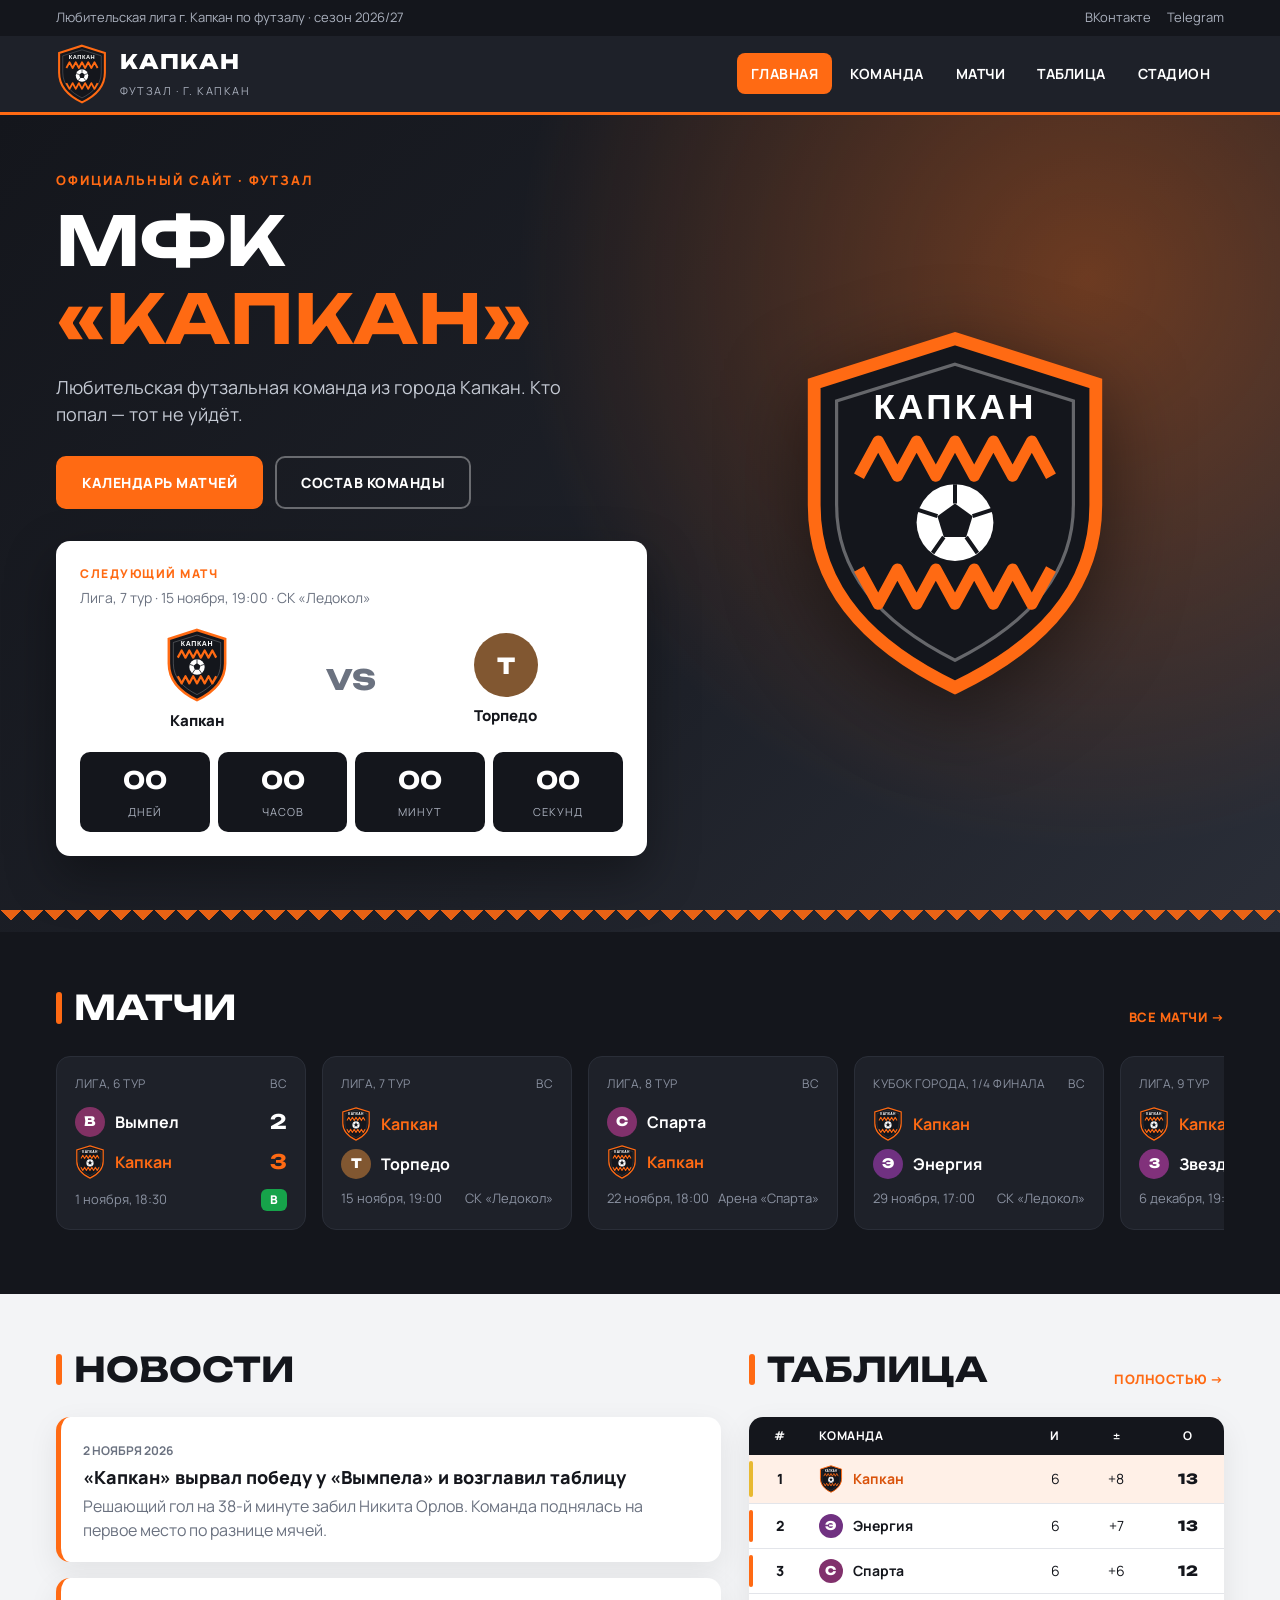
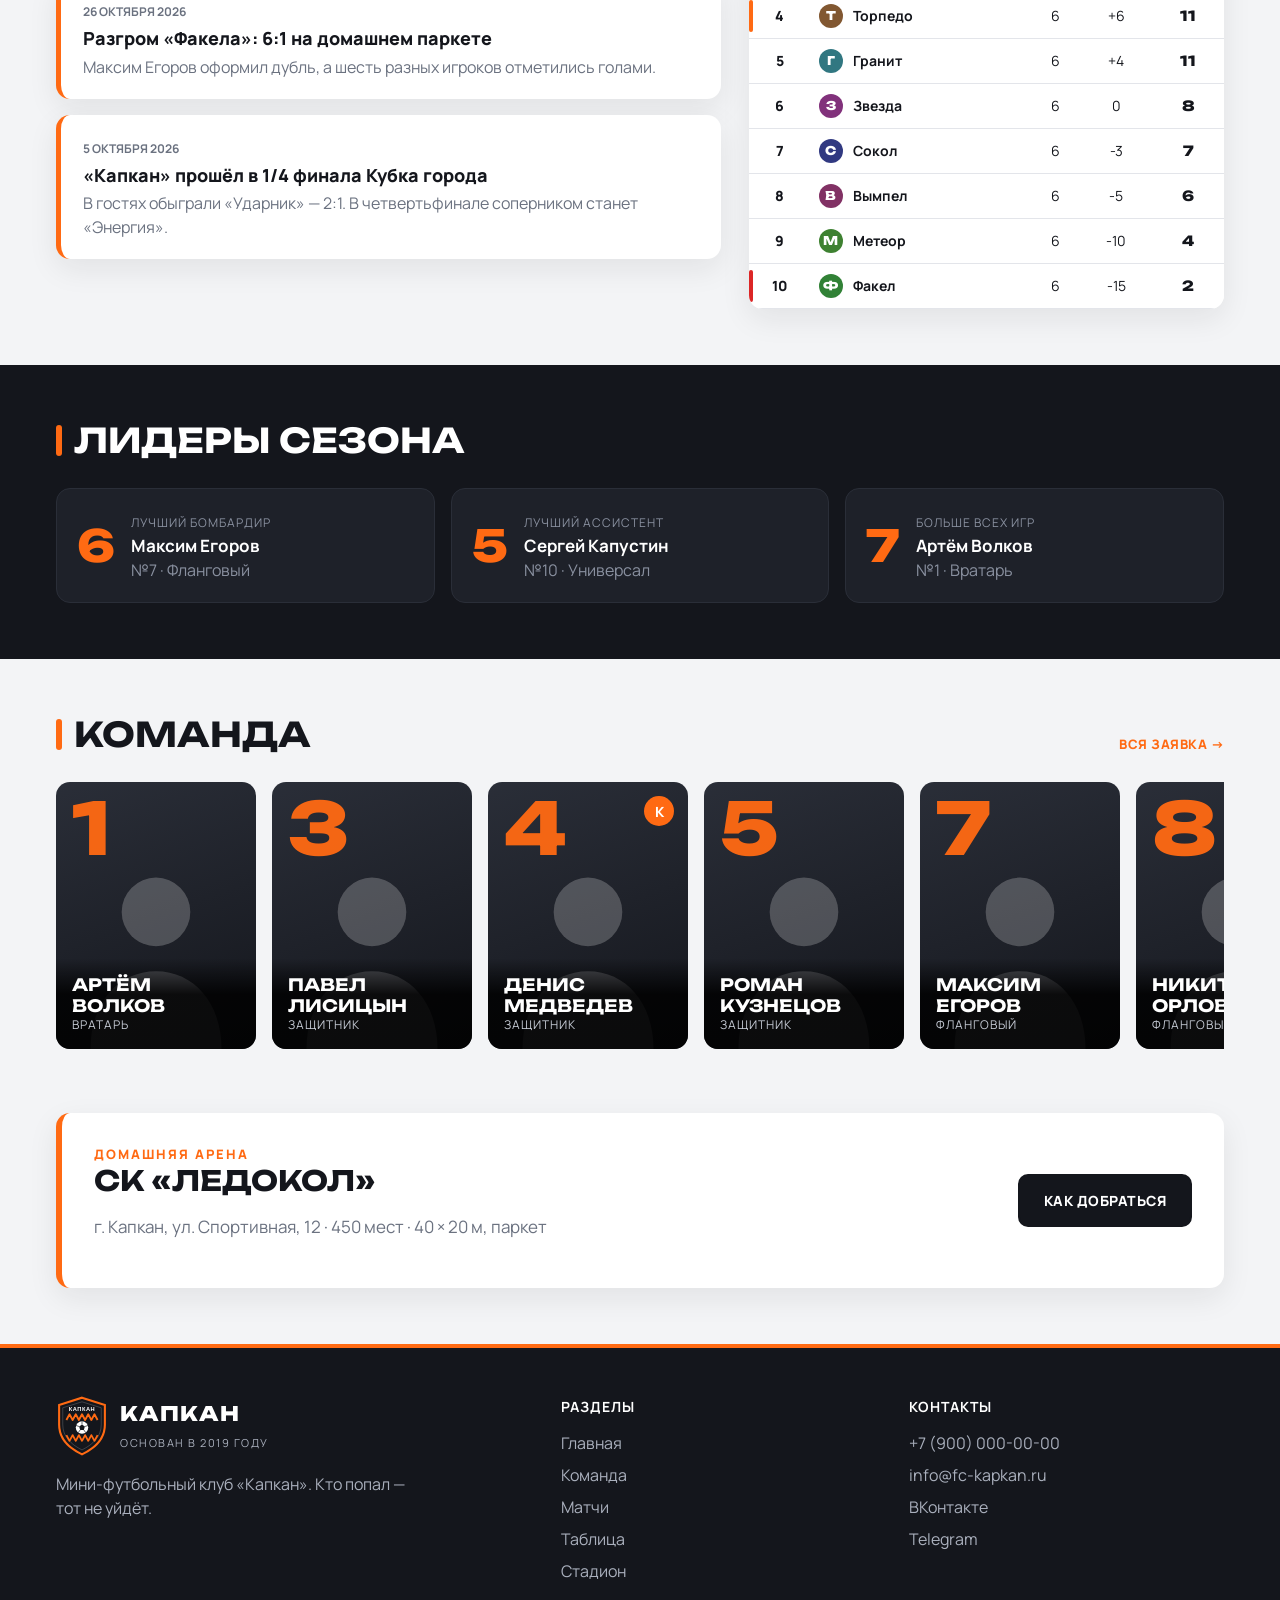
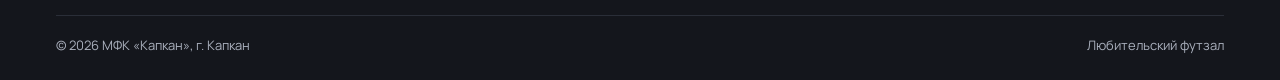
==== index.html @ 96d7c493 "Сайт МФК «Капкан»: главная, заявка, матчи, таблица, стадион Co-Authored-By: Claude Opus 5.5 <noreply" ====
<!doctype html>
<html lang="ru">
<head>
  <meta charset="utf-8">
  <meta name="viewport" content="width=device-width, initial-scale=1">
  <title>МФК «Капкан» — официальный сайт футзальной команды</title>
  <meta name="description" content="Официальный сайт любительской футзальной команды «Капкан» из города Капкан: заявка, матчи, таблица, стадион.">
  <link rel="icon" href="assets/img/emblem.svg" type="image/svg+xml">
  <link rel="preconnect" href="https://fonts.googleapis.com">
  <link rel="preconnect" href="https://fonts.gstatic.com" crossorigin>
  <link href="https://fonts.googleapis.com/css2?family=Manrope:wght@400;600;700;800&family=Unbounded:wght@600;800&display=swap" rel="stylesheet">
  <link rel="stylesheet" href="assets/css/style.css">
</head>
<body data-page="home">
<div id="site-header"></div>
<main>
  <section class="hero">
    <div class="container">
      <div>
        <div class="hero__kicker">Официальный сайт · футзал</div>
        <h1>МФК <span>«Капкан»</span></h1>
        <p>Любительская футзальная команда из города Капкан. Кто попал — тот не уйдёт.</p>
        <div class="btn-row">
          <a class="btn" href="matches.html">Календарь матчей</a>
          <a class="btn btn--ghost" href="team.html">Состав команды</a>
        </div>
        <div style="margin-top:32px" id="next-match"></div>
      </div>
      <img class="hero__emblem" src="assets/img/emblem.svg" alt="Эмблема МФК «Капкан»">
    </div>
  </section>

  <section class="section section--dark">
    <div class="container">
      <div class="section__head"><h2 class="section__title">Матчи</h2><a class="more" href="matches.html">Все матчи →</a></div>
      <div class="match-strip" id="match-strip"></div>
    </div>
  </section>

  <section class="section">
    <div class="container home-grid">
      <div>
        <div class="section__head"><h2 class="section__title">Новости</h2></div>
        <div class="news" id="news"></div>
      </div>
      <div>
        <div class="section__head"><h2 class="section__title">Таблица</h2><a class="more" href="table.html">Полностью →</a></div>
        <div id="mini-table"></div>
      </div>
    </div>
  </section>

  <section class="section section--dark">
    <div class="container">
      <div class="section__head"><h2 class="section__title">Лидеры сезона</h2></div>
      <div class="leaders" id="leaders"></div>
    </div>
  </section>

  <section class="section">
    <div class="container">
      <div class="section__head"><h2 class="section__title">Команда</h2><a class="more" href="team.html">Вся заявка →</a></div>
      <div class="squad-slider" id="squad-slider"></div>
    </div>
  </section>

  <section class="section" style="padding-top:0">
    <div class="container">
      <div class="card" style="padding:32px;display:flex;justify-content:space-between;align-items:center;gap:24px;flex-wrap:wrap;border-left:6px solid var(--c-primary)">
        <div><div class="hero__kicker">Домашняя арена</div><div id="stadium-teaser"></div></div>
        <a class="btn btn--dark" href="stadium.html">Как добраться</a>
      </div>
    </div>
  </section>
</main>
<div id="site-footer"></div>
<script src="assets/js/data.js"></script>
<script src="assets/js/app.js"></script>
</body>
</html>
---- assets/css/style.css ----
/* =================================================================
   ЦВЕТА КЛУБА — меняйте здесь, чтобы подогнать под эмблему.
   ================================================================= */
:root {
  --c-primary: #ff6a13;        /* основной цвет эмблемы (акцент) */
  --c-primary-dark: #d9520a;
  --c-dark: #14161c;           /* тёмный цвет эмблемы */
  --c-dark-2: #1e2129;
  --c-dark-3: #2a2e38;
  --c-light: #ffffff;
  --c-bg: #f3f4f6;
  --c-text: #14161c;
  --c-muted: #6b7280;
  --c-line: #e3e5ea;
  --c-win: #16a34a;
  --c-draw: #9ca3af;
  --c-loss: #dc2626;
  --c-gold: #e8b931;

  --radius: 14px;
  --shadow: 0 10px 30px rgba(20, 22, 28, .08);
  --container: 1200px;
  --font: "Manrope", system-ui, -apple-system, "Segoe UI", Roboto, Arial, sans-serif;
  --font-display: "Unbounded", "Manrope", system-ui, sans-serif;
}

*, *::before, *::after { box-sizing: border-box; }
html { scroll-behavior: smooth; }
body {
  margin: 0;
  font-family: var(--font);
  color: var(--c-text);
  background: var(--c-bg);
  line-height: 1.5;
  -webkit-font-smoothing: antialiased;
}
img { max-width: 100%; display: block; }
a { color: inherit; text-decoration: none; }
h1, h2, h3 { font-family: var(--font-display); line-height: 1.15; margin: 0; }
.container { max-width: var(--container); margin: 0 auto; padding: 0 16px; }

/* ---------- Шапка ---------- */
.topbar { background: var(--c-dark); color: #aab0bd; font-size: 13px; }
.topbar .container { display: flex; justify-content: space-between; gap: 16px; padding-top: 8px; padding-bottom: 8px; }
.topbar a:hover { color: var(--c-primary); }
.topbar__links { display: flex; gap: 16px; }

.header {
  position: sticky; top: 0; z-index: 50;
  background: var(--c-dark-2);
  border-bottom: 3px solid var(--c-primary);
}
.header .container { display: flex; align-items: center; gap: 24px; height: 76px; }
.logo { display: flex; align-items: center; gap: 12px; color: var(--c-light); flex-shrink: 0; }
.logo img { width: 52px; height: 60px; object-fit: contain; }
.logo__name { font-family: var(--font-display); font-weight: 800; font-size: 20px; letter-spacing: 1px; text-transform: uppercase; }
.logo__sub { font-size: 11px; color: #aab0bd; text-transform: uppercase; letter-spacing: 1.5px; }

.nav { display: flex; gap: 4px; margin-left: auto; }
.nav a {
  color: var(--c-light); font-weight: 700; font-size: 14px; text-transform: uppercase; letter-spacing: .5px;
  padding: 10px 14px; border-radius: 8px; transition: background .2s, color .2s;
}
.nav a:hover { background: var(--c-dark-3); }
.nav a.active { background: var(--c-primary); color: var(--c-light); }
.burger { display: none; margin-left: auto; background: none; border: 0; color: var(--c-light); cursor: pointer; padding: 8px; }
.burger span { display: block; width: 26px; height: 3px; background: currentColor; margin: 5px 0; border-radius: 2px; }

/* ---------- Hero / главный экран ---------- */
.hero {
  position: relative; overflow: hidden; color: var(--c-light);
  background:
    radial-gradient(circle at 85% 20%, rgba(255,106,19,.35), transparent 45%),
    linear-gradient(135deg, var(--c-dark) 0%, var(--c-dark-2) 60%, var(--c-dark-3) 100%);
}
.hero::after { /* «зубья капкана» */
  content: ""; position: absolute; left: 0; right: 0; bottom: 0; height: 22px;
  background: linear-gradient(135deg, var(--c-primary) 25%, transparent 25%) -11px 0 / 22px 22px,
              linear-gradient(225deg, var(--c-primary) 25%, transparent 25%) -11px 0 / 22px 22px;
  opacity: .9;
}
.hero .container { display: grid; grid-template-columns: 1.1fr 1fr; gap: 40px; align-items: center; padding-top: 56px; padding-bottom: 76px; }
.hero__kicker { color: var(--c-primary); font-weight: 800; text-transform: uppercase; letter-spacing: 2px; font-size: 13px; }
.hero h1 { font-size: clamp(36px, 6vw, 68px); text-transform: uppercase; margin: 12px 0 16px; }
.hero h1 span { color: var(--c-primary); }
.hero p { color: #c5cad4; font-size: 18px; max-width: 520px; margin: 0 0 28px; }
.hero__emblem { width: min(320px, 70%); margin: 0 auto; filter: drop-shadow(0 20px 40px rgba(0,0,0,.5)); }

.btn {
  display: inline-flex; align-items: center; gap: 8px; cursor: pointer;
  padding: 14px 24px; border-radius: 10px; border: 2px solid var(--c-primary);
  background: var(--c-primary); color: var(--c-light); font-weight: 800; font-size: 14px;
  text-transform: uppercase; letter-spacing: .5px; transition: transform .15s, background .2s;
}
.btn:hover { background: var(--c-primary-dark); border-color: var(--c-primary-dark); transform: translateY(-2px); }
.btn--ghost { background: transparent; color: var(--c-light); border-color: rgba(255,255,255,.35); }
.btn--ghost:hover { background: rgba(255,255,255,.08); border-color: var(--c-light); }
.btn--dark { background: var(--c-dark); border-color: var(--c-dark); }
.btn-row { display: flex; gap: 12px; flex-wrap: wrap; }

/* ---------- Заголовок страницы ---------- */
.page-head { background: var(--c-dark); color: var(--c-light); position: relative; overflow: hidden; }
.page-head::before {
  content: ""; position: absolute; right: -60px; top: -60px; width: 320px; height: 320px;
  background: url("../img/emblem.svg") center / contain no-repeat; opacity: .07;
}
.page-head .container { padding-top: 48px; padding-bottom: 48px; position: relative; }
.page-head h1 { font-size: clamp(30px, 5vw, 52px); text-transform: uppercase; }
.page-head p { color: #aab0bd; margin: 10px 0 0; }
.crumbs { font-size: 13px; color: #8a91a0; margin-bottom: 12px; }
.crumbs a:hover { color: var(--c-primary); }

/* ---------- Секции ---------- */
.section { padding: 56px 0; }
.section--dark { background: var(--c-dark); color: var(--c-light); }
.section__head { display: flex; justify-content: space-between; align-items: end; gap: 16px; margin-bottom: 28px; flex-wrap: wrap; }
.section__title { font-size: clamp(24px, 3.5vw, 34px); text-transform: uppercase; position: relative; padding-left: 18px; }
.section__title::before { content: ""; position: absolute; left: 0; top: 4px; bottom: 4px; width: 6px; background: var(--c-primary); border-radius: 3px; }
.more { color: var(--c-primary); font-weight: 800; text-transform: uppercase; font-size: 13px; letter-spacing: .5px; }
.more:hover { text-decoration: underline; }

.card { background: var(--c-light); border-radius: var(--radius); box-shadow: var(--shadow); }

/* ---------- Следующий матч ---------- */
.next-match {
  background: var(--c-light); color: var(--c-text); border-radius: var(--radius); box-shadow: 0 20px 50px rgba(0,0,0,.35);
  padding: 24px; position: relative; overflow: hidden;
}
.next-match__label { font-size: 12px; font-weight: 800; color: var(--c-primary); text-transform: uppercase; letter-spacing: 1.5px; }
.next-match__meta { color: var(--c-muted); font-size: 14px; margin-top: 4px; }
.versus { display: grid; grid-template-columns: 1fr auto 1fr; gap: 12px; align-items: center; margin: 20px 0; text-align: center; }
.team-badge { display: flex; flex-direction: column; align-items: center; gap: 8px; font-weight: 800; font-size: 15px; }
.team-badge img, .team-badge .crest { width: 64px; height: 64px; }
.versus__mid { font-family: var(--font-display); font-weight: 800; font-size: 28px; color: var(--c-muted); }
.crest {
  display: grid; place-items: center; border-radius: 50%; color: var(--c-light);
  font-family: var(--font-display); font-weight: 800; font-size: 22px; flex-shrink: 0;
}
.countdown { display: grid; grid-template-columns: repeat(4, 1fr); gap: 8px; }
.countdown div { background: var(--c-dark); color: var(--c-light); border-radius: 10px; padding: 10px 4px; text-align: center; }
.countdown b { display: block; font-family: var(--font-display); font-size: 24px; }
.countdown small { font-size: 11px; color: #aab0bd; text-transform: uppercase; letter-spacing: 1px; }

/* ---------- Лента матчей ---------- */
.match-strip { display: grid; grid-auto-flow: column; grid-auto-columns: minmax(250px, 1fr); gap: 16px; overflow-x: auto; padding-bottom: 8px; scroll-snap-type: x mandatory; }
.match-strip::-webkit-scrollbar { height: 6px; }
.match-strip::-webkit-scrollbar-thumb { background: var(--c-dark-3); border-radius: 3px; }
.mcard { background: var(--c-dark-2); color: var(--c-light); border-radius: var(--radius); padding: 18px; scroll-snap-align: start; border: 1px solid var(--c-dark-3); }
.section:not(.section--dark) .mcard { background: var(--c-light); color: var(--c-text); border-color: var(--c-line); box-shadow: var(--shadow); }
.mcard__top { display: flex; justify-content: space-between; font-size: 12px; color: #8a91a0; text-transform: uppercase; letter-spacing: .5px; }
.mcard__teams { margin: 14px 0 10px; display: grid; gap: 8px; }
.mcard__row { display: flex; align-items: center; gap: 10px; font-weight: 700; }
.mcard__row .crest { width: 30px; height: 30px; font-size: 13px; }
.mcard__row b { margin-left: auto; font-family: var(--font-display); font-size: 20px; }
.mcard__row.self { color: var(--c-primary); }
.mcard__bottom { font-size: 13px; color: #8a91a0; display: flex; justify-content: space-between; align-items: center; }

.result { display: inline-block; min-width: 26px; text-align: center; padding: 2px 8px; border-radius: 6px; font-weight: 800; font-size: 12px; color: #fff; }
.result--W { background: var(--c-win); }
.result--D { background: var(--c-draw); }
.result--L { background: var(--c-loss); }
.result--N { background: var(--c-primary); }

/* ---------- Матчи (страница) ---------- */
.tabs { display: flex; gap: 8px; flex-wrap: wrap; margin-bottom: 24px; }
.tab {
  border: 2px solid var(--c-line); background: var(--c-light); color: var(--c-text);
  padding: 10px 18px; border-radius: 999px; font-weight: 800; font-size: 13px; text-transform: uppercase; cursor: pointer; font-family: inherit;
}
.tab:hover { border-color: var(--c-primary); }
.tab.active { background: var(--c-dark); border-color: var(--c-dark); color: var(--c-light); }

.month-title { font-family: var(--font-display); text-transform: uppercase; font-size: 18px; margin: 28px 0 12px; color: var(--c-muted); }
.match-row {
  display: grid; grid-template-columns: 130px 1fr 150px 1fr 170px; align-items: center; gap: 16px;
  background: var(--c-light); border-radius: var(--radius); padding: 16px 20px; margin-bottom: 10px; box-shadow: var(--shadow);
  border-left: 5px solid transparent;
}
.match-row.is-next { border-left-color: var(--c-primary); }
.match-row__date b { display: block; font-size: 16px; }
.match-row__date span { color: var(--c-muted); font-size: 13px; }
.match-row__team { display: flex; align-items: center; gap: 12px; font-weight: 800; }
.match-row__team.right { justify-content: flex-end; text-align: right; }
.match-row__team .crest { width: 40px; height: 40px; font-size: 16px; }
.match-row__team img { width: 36px; height: 42px; }
.match-row__team.self { color: var(--c-primary); }
.match-row__score { text-align: center; }
.match-row__score b { font-family: var(--font-display); font-size: 28px; display: block; }
.match-row__score .time { font-family: var(--font-display); font-size: 22px; }
.match-row__info { text-align: right; font-size: 13px; color: var(--c-muted); }
.match-row__info .tag { display: inline-block; background: var(--c-bg); color: var(--c-text); padding: 2px 8px; border-radius: 6px; font-weight: 700; font-size: 12px; margin-bottom: 4px; }
.match-row__scorers { grid-column: 1 / -1; font-size: 13px; color: var(--c-muted); border-top: 1px dashed var(--c-line); padding-top: 10px; margin-top: -4px; }
.match-row__scorers b { color: var(--c-text); }

/* ---------- Таблица ---------- */
.table-wrap { overflow-x: auto; }
.standings { width: 100%; border-collapse: collapse; background: var(--c-light); font-size: 15px; }
.standings th {
  background: var(--c-dark); color: var(--c-light); font-size: 12px; text-transform: uppercase; letter-spacing: .5px;
  padding: 14px 10px; text-align: center; white-space: nowrap;
}
.standings th:nth-child(2) { text-align: left; }
.standings td { padding: 12px 10px; text-align: center; border-bottom: 1px solid var(--c-line); white-space: nowrap; }
.standings td.team { text-align: left; font-weight: 700; }
.standings td.team div { display: flex; align-items: center; gap: 10px; }
.standings td.team .crest { width: 28px; height: 28px; font-size: 12px; }
.standings td.team img { width: 26px; height: 30px; }
.standings td.pts { font-family: var(--font-display); font-weight: 800; }
.standings td.pos { font-weight: 800; position: relative; }
.standings td.pos::before { content: ""; position: absolute; left: 0; top: 6px; bottom: 6px; width: 4px; border-radius: 2px; background: var(--zone, transparent); }
.standings tr.self td { background: rgba(255,106,19,.10); }
.standings tr.self td.team { color: var(--c-primary-dark); }
.standings tbody tr:hover td { background: #fafafb; }
.standings tbody tr.self:hover td { background: rgba(255,106,19,.16); }
.form { display: inline-flex; gap: 3px; }
.form span { width: 20px; height: 20px; border-radius: 50%; display: grid; place-items: center; color: #fff; font-size: 10px; font-weight: 800; }
.legend { display: flex; gap: 20px; flex-wrap: wrap; margin-top: 16px; font-size: 13px; color: var(--c-muted); }
.legend i { display: inline-block; width: 12px; height: 12px; border-radius: 3px; margin-right: 6px; vertical-align: -1px; }
.standings--mini { font-size: 14px; }
.standings--mini td, .standings--mini th { padding: 10px 8px; }

/* ---------- Заявка ---------- */
.squad-group { margin-bottom: 40px; }
.squad-group h2 { font-size: 22px; text-transform: uppercase; margin-bottom: 18px; display: flex; align-items: center; gap: 12px; }
.squad-group h2 small { font-family: var(--font); font-size: 14px; color: var(--c-muted); font-weight: 700; }
.players { display: grid; grid-template-columns: repeat(auto-fill, minmax(220px, 1fr)); gap: 18px; }
.player {
  position: relative; border-radius: var(--radius); overflow: hidden; cursor: pointer; text-align: left;
  background: linear-gradient(160deg, var(--c-dark-3), var(--c-dark)); color: var(--c-light);
  aspect-ratio: 3 / 4; display: flex; flex-direction: column; justify-content: flex-end; border: 0; padding: 0; font-family: inherit;
  transition: transform .2s, box-shadow .2s;
}
.player:hover { transform: translateY(-6px); box-shadow: 0 20px 40px rgba(20,22,28,.3); }
.player__num {
  position: absolute; top: 10px; left: 16px; font-family: var(--font-display); font-weight: 800; font-size: 72px;
  color: var(--c-primary); line-height: 1; opacity: .95;
}
.player__photo { position: absolute; inset: 0; display: grid; place-items: end center; }
.player__photo img { width: 100%; height: 100%; object-fit: cover; }
.player__photo svg { width: 78%; opacity: .22; }
.player__info { position: relative; padding: 16px; background: linear-gradient(transparent, rgba(0,0,0,.85) 40%); }
.player__name { font-family: var(--font-display); font-size: 17px; font-weight: 700; text-transform: uppercase; }
.player__pos { font-size: 12px; color: #c5cad4; text-transform: uppercase; letter-spacing: 1px; }
.cap { position: absolute; top: 14px; right: 14px; background: var(--c-primary); color: #fff; font-weight: 800; width: 30px; height: 30px; border-radius: 50%; display: grid; place-items: center; font-size: 14px; }

.staff { display: grid; grid-template-columns: repeat(auto-fill, minmax(240px, 1fr)); gap: 16px; }
.staff .card { padding: 20px; border-top: 4px solid var(--c-primary); }
.staff b { display: block; font-size: 17px; }
.staff span { color: var(--c-muted); font-size: 14px; }

.stats-table { width: 100%; border-collapse: collapse; background: var(--c-light); font-size: 14px; }
.stats-table th { background: var(--c-dark); color: #fff; padding: 12px 10px; font-size: 12px; text-transform: uppercase; cursor: pointer; user-select: none; white-space: nowrap; }
.stats-table th:hover { color: var(--c-primary); }
.stats-table td { padding: 10px; border-bottom: 1px solid var(--c-line); text-align: center; white-space: nowrap; }
.stats-table td:nth-child(2) { text-align: left; font-weight: 700; }

/* Модальное окно игрока */
.modal { position: fixed; inset: 0; z-index: 100; background: rgba(10,11,14,.75); display: none; align-items: center; justify-content: center; padding: 16px; }
.modal.open { display: flex; }
.modal__box { background: var(--c-light); border-radius: var(--radius); max-width: 720px; width: 100%; overflow: hidden; display: grid; grid-template-columns: 260px 1fr; max-height: 90vh; overflow-y: auto; position: relative; }
.modal__side { background: linear-gradient(160deg, var(--c-dark-3), var(--c-dark)); color: #fff; padding: 24px; position: relative; min-height: 280px; display: flex; flex-direction: column; justify-content: flex-end; }
.modal__side .player__num { font-size: 110px; }
.modal__body { padding: 28px; }
.modal__body h3 { font-size: 26px; text-transform: uppercase; }
.modal__close { position: absolute; top: 10px; right: 12px; background: none; border: 0; font-size: 32px; cursor: pointer; color: var(--c-muted); line-height: 1; z-index: 2; }
.facts { display: grid; grid-template-columns: 1fr 1fr; gap: 12px; margin: 20px 0; }
.facts div { background: var(--c-bg); border-radius: 10px; padding: 12px; }
.facts small { display: block; color: var(--c-muted); font-size: 12px; text-transform: uppercase; }
.facts b { font-size: 16px; }
.bigstats { display: grid; grid-template-columns: repeat(4, 1fr); gap: 8px; }
.bigstats div { text-align: center; background: var(--c-dark); color: #fff; border-radius: 10px; padding: 12px 4px; }
.bigstats b { display: block; font-family: var(--font-display); font-size: 26px; color: var(--c-primary); }
.bigstats small { font-size: 11px; text-transform: uppercase; color: #aab0bd; }

/* ---------- Стадион ---------- */
.stadium-hero { display: grid; grid-template-columns: 1.2fr 1fr; gap: 32px; align-items: center; }
.court { background: #c98a4b; border-radius: var(--radius); padding: 14px; box-shadow: var(--shadow); }
.court svg { width: 100%; height: auto; display: block; }
.stadium-facts { display: grid; grid-template-columns: repeat(2, 1fr); gap: 14px; margin: 24px 0; }
.stadium-facts .card { padding: 18px; }
.stadium-facts small { color: var(--c-muted); font-size: 12px; text-transform: uppercase; letter-spacing: .5px; }
.stadium-facts b { display: block; font-family: var(--font-display); font-size: 22px; margin-top: 4px; }
.features { display: grid; grid-template-columns: repeat(auto-fill, minmax(220px, 1fr)); gap: 12px; }
.features li { list-style: none; background: var(--c-light); padding: 14px 16px; border-radius: 10px; font-weight: 700; display: flex; gap: 10px; align-items: center; box-shadow: var(--shadow); }
.features li::before { content: ""; width: 10px; height: 10px; background: var(--c-primary); transform: rotate(45deg); flex-shrink: 0; }
.features { padding: 0; margin: 0; }
.transport { display: grid; gap: 12px; }
.transport .card { padding: 16px 20px; display: flex; gap: 16px; align-items: center; }
.transport .tag { background: var(--c-dark); color: #fff; padding: 6px 12px; border-radius: 8px; font-weight: 800; font-size: 12px; text-transform: uppercase; min-width: 110px; text-align: center; }

/* ---------- Главная: сетка ---------- */
.home-grid { display: grid; grid-template-columns: 1.4fr 1fr; gap: 28px; }
.news { display: grid; gap: 16px; }
.news article { padding: 20px 22px; border-left: 5px solid var(--c-primary); }
.news time { font-size: 12px; color: var(--c-muted); font-weight: 700; text-transform: uppercase; }
.news h3 { font-family: var(--font); font-size: 18px; margin: 6px 0; font-weight: 800; }
.news p { margin: 0; color: var(--c-muted); }

.squad-slider { display: grid; grid-auto-flow: column; grid-auto-columns: 200px; gap: 16px; overflow-x: auto; padding-bottom: 8px; scroll-snap-type: x mandatory; }
.squad-slider .player { scroll-snap-align: start; }

.leaders { display: grid; grid-template-columns: repeat(3, 1fr); gap: 16px; }
.leader { background: var(--c-dark-2); border-radius: var(--radius); padding: 20px; display: flex; gap: 16px; align-items: center; border: 1px solid var(--c-dark-3); }
.leader__val { font-family: var(--font-display); font-size: 44px; color: var(--c-primary); font-weight: 800; line-height: 1; }
.leader small { color: #8a91a0; text-transform: uppercase; font-size: 12px; letter-spacing: 1px; }
.leader b { display: block; font-size: 17px; }

/* ---------- Подвал ---------- */
.footer { background: var(--c-dark); color: #aab0bd; padding: 48px 0 24px; border-top: 4px solid var(--c-primary); }
.footer__grid { display: grid; grid-template-columns: 1.5fr 1fr 1fr; gap: 32px; }
.footer h4 { color: #fff; text-transform: uppercase; font-size: 14px; letter-spacing: 1px; margin: 0 0 14px; }
.footer ul { list-style: none; margin: 0; padding: 0; display: grid; gap: 8px; }
.footer a:hover { color: var(--c-primary); }
.footer__bottom { border-top: 1px solid var(--c-dark-3); margin-top: 32px; padding-top: 20px; font-size: 13px; display: flex; justify-content: space-between; gap: 12px; flex-wrap: wrap; }

.muted { color: var(--c-muted); }
.empty { padding: 32px; text-align: center; color: var(--c-muted); }

/* ---------- Адаптив ---------- */
@media (max-width: 960px) {
  .hero .container, .home-grid, .stadium-hero { grid-template-columns: 1fr; }
  .hero__emblem { width: 180px; order: -1; }
  .leaders { grid-template-columns: 1fr; }
  .footer__grid { grid-template-columns: 1fr; }
  .match-row { grid-template-columns: 1fr auto 1fr; }
  .match-row__date, .match-row__info { grid-column: 1 / -1; text-align: left; display: flex; gap: 10px; align-items: center; flex-wrap: wrap; }
  .match-row__date b { display: inline; }
  .match-row__info { order: 10; }
  .match-row__info .tag { margin: 0; }
}
@media (max-width: 860px) {
  .burger { display: block; }
  .nav {
    position: absolute; top: 100%; left: 0; right: 0; flex-direction: column; gap: 0;
    background: var(--c-dark-2); padding: 8px 16px 16px; border-bottom: 3px solid var(--c-primary);
    display: none;
  }
  .nav.open { display: flex; }
  .nav a { padding: 14px; }
  .topbar__links { display: none; }
}
@media (max-width: 600px) {
  .modal__box { grid-template-columns: 1fr; }
  .modal__side { min-height: 180px; }
  .bigstats { grid-template-columns: repeat(2, 1fr); }
  .match-row { padding: 14px; gap: 10px; }
  .match-row__team { flex-direction: column; text-align: center; gap: 6px; font-size: 14px; }
  .match-row__team.right { flex-direction: column-reverse; text-align: center; }
  .stadium-facts { grid-template-columns: 1fr 1fr; }
  .players { grid-template-columns: repeat(2, 1fr); gap: 12px; }
  .player__num { font-size: 52px; }
  .player__name { font-size: 14px; }
  .standings th.hide-sm, .standings td.hide-sm { display: none; }
}
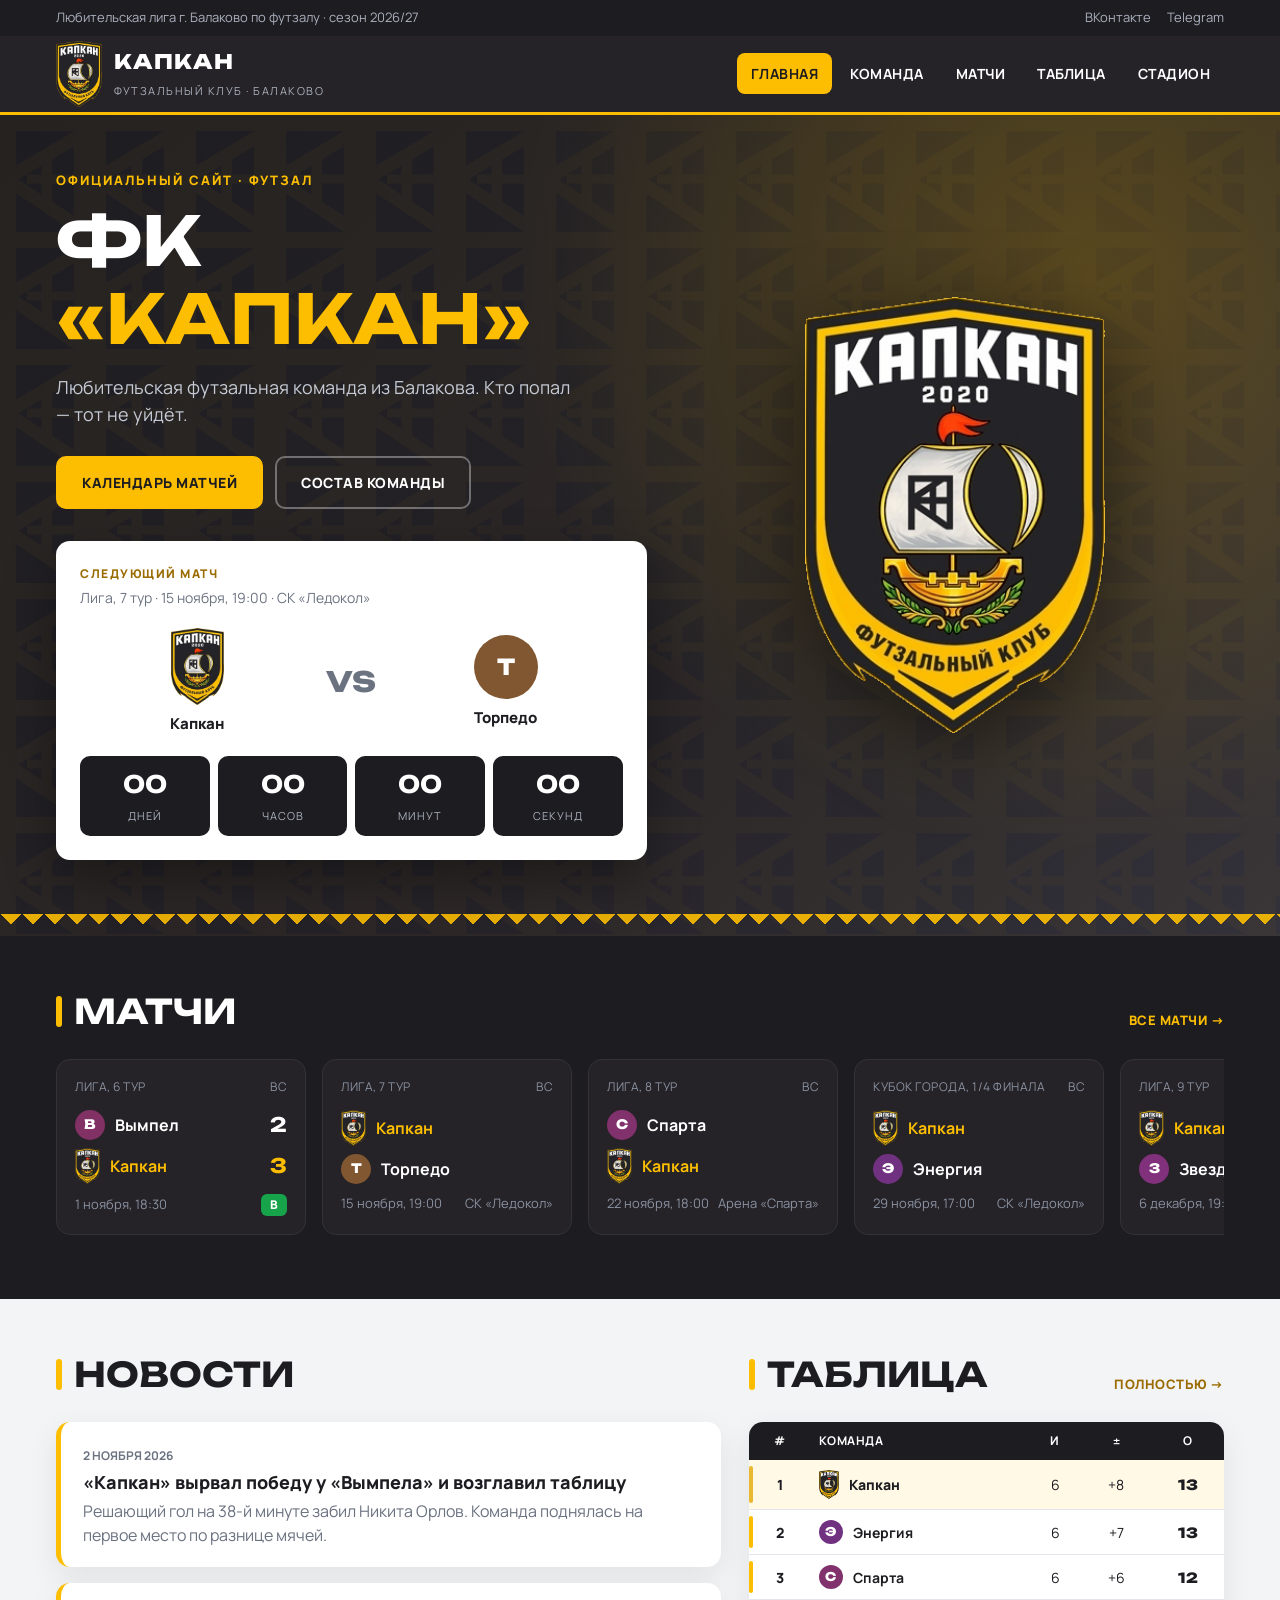
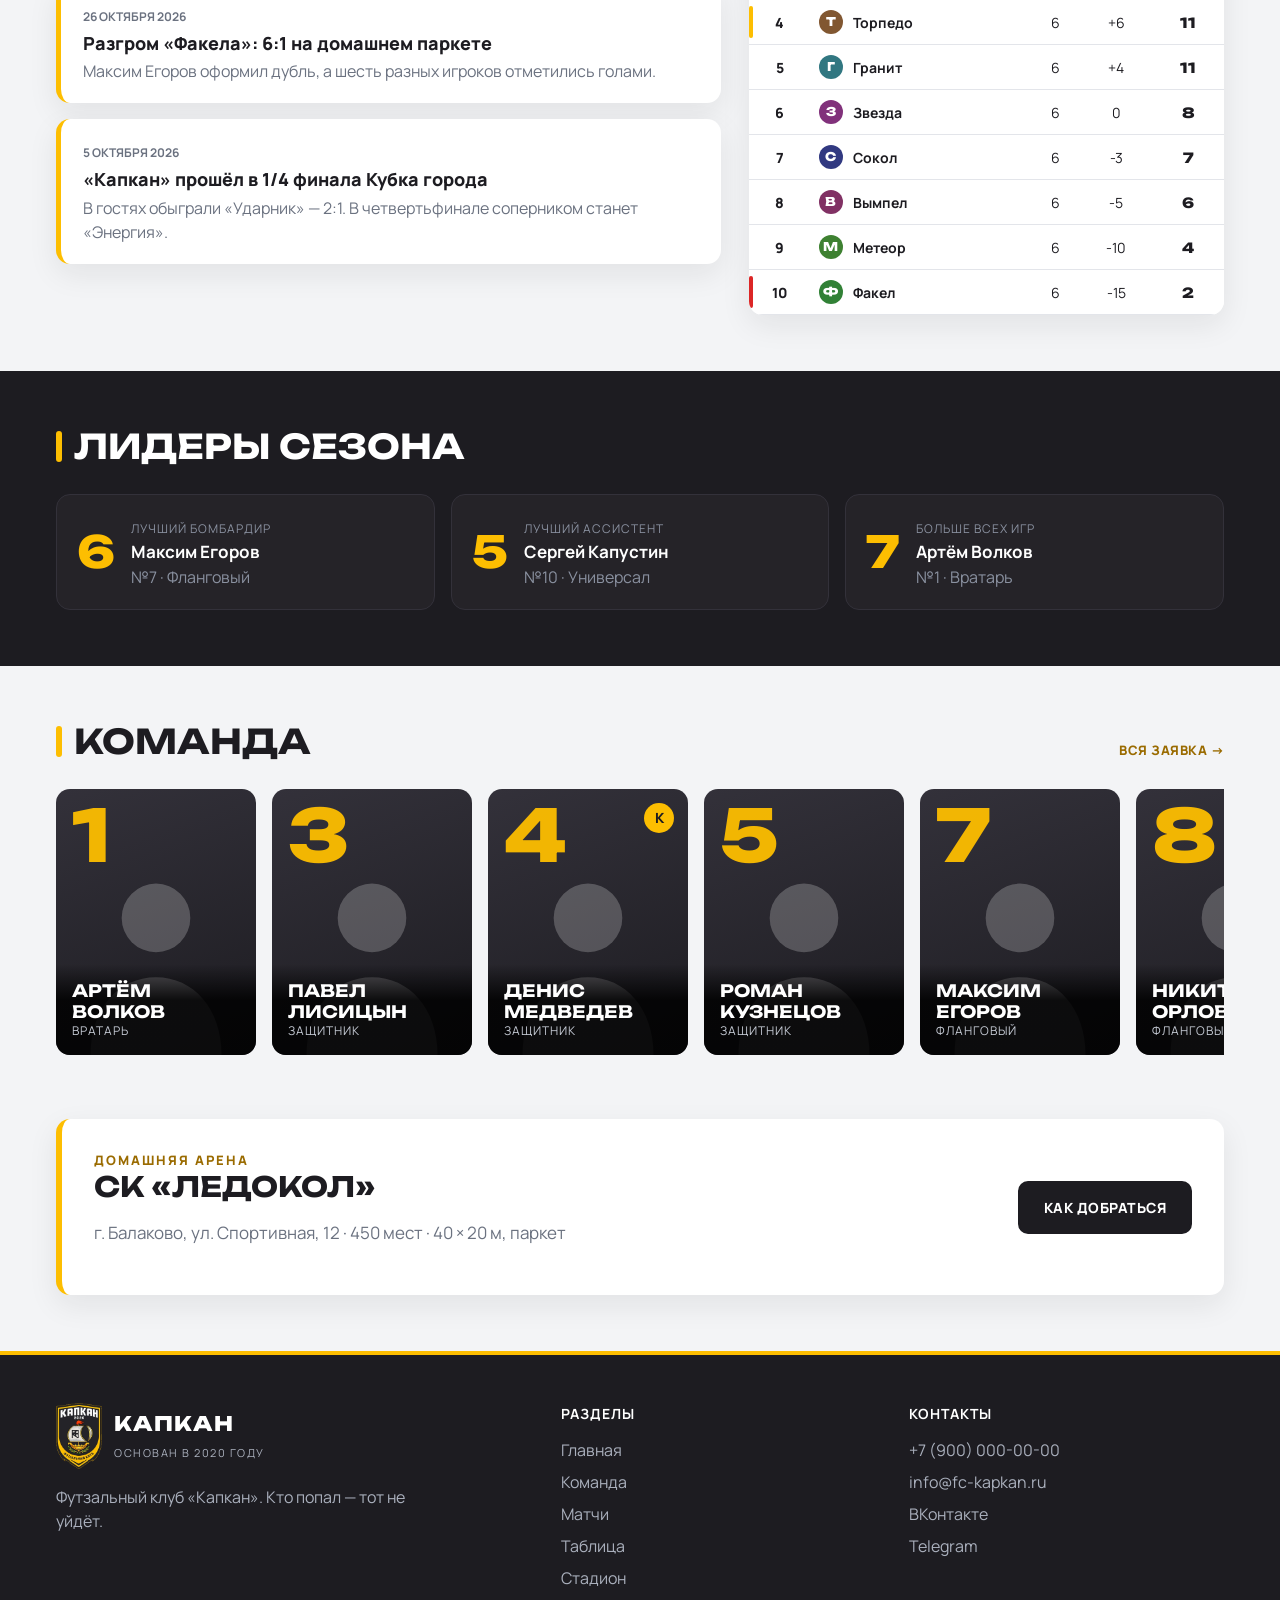
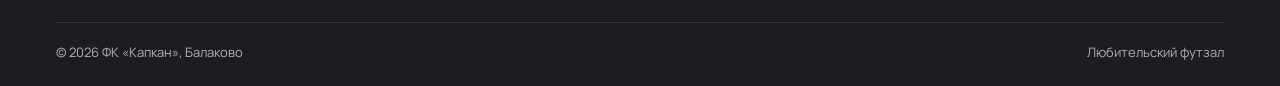
==== commit d9b77ee1: "Новая эмблема клуба и жёлто-чёрная палитра - эмблема из присланного макета (PNG с прозрачным фоном) " ====
--- a/index.html
+++ b/index.html
@@ -3,9 +3,9 @@
 <head>
   <meta charset="utf-8">
   <meta name="viewport" content="width=device-width, initial-scale=1">
-  <title>МФК «Капкан» — официальный сайт футзальной команды</title>
-  <meta name="description" content="Официальный сайт любительской футзальной команды «Капкан» из города Капкан: заявка, матчи, таблица, стадион.">
-  <link rel="icon" href="assets/img/emblem.svg" type="image/svg+xml">
+  <title>ФК «Капкан» — официальный сайт футзального клуба</title>
+  <meta name="description" content="Официальный сайт любительской футзальной команды «Капкан» из Балакова: заявка, матчи, таблица, стадион.">
+  <link rel="icon" href="assets/img/emblem.png" type="image/png">
   <link rel="preconnect" href="https://fonts.googleapis.com">
   <link rel="preconnect" href="https://fonts.gstatic.com" crossorigin>
   <link href="https://fonts.googleapis.com/css2?family=Manrope:wght@400;600;700;800&family=Unbounded:wght@600;800&display=swap" rel="stylesheet">
@@ -18,15 +18,15 @@
     <div class="container">
       <div>
         <div class="hero__kicker">Официальный сайт · футзал</div>
-        <h1>МФК <span>«Капкан»</span></h1>
-        <p>Любительская футзальная команда из города Капкан. Кто попал — тот не уйдёт.</p>
+        <h1>ФК <span>«Капкан»</span></h1>
+        <p>Любительская футзальная команда из Балакова. Кто попал — тот не уйдёт.</p>
         <div class="btn-row">
           <a class="btn" href="matches.html">Календарь матчей</a>
           <a class="btn btn--ghost" href="team.html">Состав команды</a>
         </div>
         <div style="margin-top:32px" id="next-match"></div>
       </div>
-      <img class="hero__emblem" src="assets/img/emblem.svg" alt="Эмблема МФК «Капкан»">
+      <img class="hero__emblem" src="assets/img/emblem.png" alt="Эмблема ФК «Капкан»">
     </div>
   </section>
 
--- a/assets/css/style.css
+++ b/assets/css/style.css
@@ -2,14 +2,17 @@
    ЦВЕТА КЛУБА — меняйте здесь, чтобы подогнать под эмблему.
    ================================================================= */
 :root {
-  --c-primary: #ff6a13;        /* основной цвет эмблемы (акцент) */
-  --c-primary-dark: #d9520a;
-  --c-dark: #14161c;           /* тёмный цвет эмблемы */
-  --c-dark-2: #1e2129;
-  --c-dark-3: #2a2e38;
+  --c-primary: #fdbe01;        /* жёлтый с эмблемы (акцент) */
+  --c-on-primary: #1d1c21;     /* текст на жёлтом */
+  --c-primary-ink: #9a6b00;    /* «жёлтый» текст на белом фоне (читаемый) */
+  --c-flag: #f0462b;           /* красный флажок с эмблемы */
+  --c-primary-dark: #e9a800;
+  --c-dark: #1d1c21;           /* чёрный с эмблемы */
+  --c-dark-2: #252328;
+  --c-dark-3: #33313a;
   --c-light: #ffffff;
   --c-bg: #f3f4f6;
-  --c-text: #14161c;
+  --c-text: #1d1c21;
   --c-muted: #6b7280;
   --c-line: #e3e5ea;
   --c-win: #16a34a;
@@ -62,7 +65,7 @@
   padding: 10px 14px; border-radius: 8px; transition: background .2s, color .2s;
 }
 .nav a:hover { background: var(--c-dark-3); }
-.nav a.active { background: var(--c-primary); color: var(--c-light); }
+.nav a.active { background: var(--c-primary); color: var(--c-on-primary); }
 .burger { display: none; margin-left: auto; background: none; border: 0; color: var(--c-light); cursor: pointer; padding: 8px; }
 .burger span { display: block; width: 26px; height: 3px; background: currentColor; margin: 5px 0; border-radius: 2px; }
 
@@ -70,7 +73,7 @@
 .hero {
   position: relative; overflow: hidden; color: var(--c-light);
   background:
-    radial-gradient(circle at 85% 20%, rgba(255,106,19,.35), transparent 45%),
+    radial-gradient(circle at 85% 20%, rgba(253,190,1,.22), transparent 45%),
     linear-gradient(135deg, var(--c-dark) 0%, var(--c-dark-2) 60%, var(--c-dark-3) 100%);
 }
 .hero::after { /* «зубья капкана» */
@@ -89,7 +92,7 @@
 .btn {
   display: inline-flex; align-items: center; gap: 8px; cursor: pointer;
   padding: 14px 24px; border-radius: 10px; border: 2px solid var(--c-primary);
-  background: var(--c-primary); color: var(--c-light); font-weight: 800; font-size: 14px;
+  background: var(--c-primary); color: var(--c-on-primary); font-weight: 800; font-size: 14px;
   text-transform: uppercase; letter-spacing: .5px; transition: transform .15s, background .2s;
 }
 .btn:hover { background: var(--c-primary-dark); border-color: var(--c-primary-dark); transform: translateY(-2px); }
@@ -102,7 +105,7 @@
 .page-head { background: var(--c-dark); color: var(--c-light); position: relative; overflow: hidden; }
 .page-head::before {
   content: ""; position: absolute; right: -60px; top: -60px; width: 320px; height: 320px;
-  background: url("../img/emblem.svg") center / contain no-repeat; opacity: .07;
+  background: url("../img/emblem.png") center / contain no-repeat; opacity: .07;
 }
 .page-head .container { padding-top: 48px; padding-bottom: 48px; position: relative; }
 .page-head h1 { font-size: clamp(30px, 5vw, 52px); text-transform: uppercase; }
@@ -126,7 +129,7 @@
   background: var(--c-light); color: var(--c-text); border-radius: var(--radius); box-shadow: 0 20px 50px rgba(0,0,0,.35);
   padding: 24px; position: relative; overflow: hidden;
 }
-.next-match__label { font-size: 12px; font-weight: 800; color: var(--c-primary); text-transform: uppercase; letter-spacing: 1.5px; }
+.next-match__label { font-size: 12px; font-weight: 800; color: var(--c-primary-ink); text-transform: uppercase; letter-spacing: 1.5px; }
 .next-match__meta { color: var(--c-muted); font-size: 14px; margin-top: 4px; }
 .versus { display: grid; grid-template-columns: 1fr auto 1fr; gap: 12px; align-items: center; margin: 20px 0; text-align: center; }
 .team-badge { display: flex; flex-direction: column; align-items: center; gap: 8px; font-weight: 800; font-size: 15px; }
@@ -159,7 +162,7 @@
 .result--W { background: var(--c-win); }
 .result--D { background: var(--c-draw); }
 .result--L { background: var(--c-loss); }
-.result--N { background: var(--c-primary); }
+.result--N { background: var(--c-primary); color: var(--c-on-primary); }
 
 /* ---------- Матчи (страница) ---------- */
 .tabs { display: flex; gap: 8px; flex-wrap: wrap; margin-bottom: 24px; }
@@ -183,7 +186,7 @@
 .match-row__team.right { justify-content: flex-end; text-align: right; }
 .match-row__team .crest { width: 40px; height: 40px; font-size: 16px; }
 .match-row__team img { width: 36px; height: 42px; }
-.match-row__team.self { color: var(--c-primary); }
+.match-row__team.self { color: var(--c-text); }
 .match-row__score { text-align: center; }
 .match-row__score b { font-family: var(--font-display); font-size: 28px; display: block; }
 .match-row__score .time { font-family: var(--font-display); font-size: 22px; }
@@ -208,10 +211,10 @@
 .standings td.pts { font-family: var(--font-display); font-weight: 800; }
 .standings td.pos { font-weight: 800; position: relative; }
 .standings td.pos::before { content: ""; position: absolute; left: 0; top: 6px; bottom: 6px; width: 4px; border-radius: 2px; background: var(--zone, transparent); }
-.standings tr.self td { background: rgba(255,106,19,.10); }
-.standings tr.self td.team { color: var(--c-primary-dark); }
+.standings tr.self td { background: rgba(253,190,1,.10); }
+.standings tr.self td.team { color: var(--c-text); font-weight: 800; }
 .standings tbody tr:hover td { background: #fafafb; }
-.standings tbody tr.self:hover td { background: rgba(255,106,19,.16); }
+.standings tbody tr.self:hover td { background: rgba(253,190,1,.16); }
 .form { display: inline-flex; gap: 3px; }
 .form span { width: 20px; height: 20px; border-radius: 50%; display: grid; place-items: center; color: #fff; font-size: 10px; font-weight: 800; }
 .legend { display: flex; gap: 20px; flex-wrap: wrap; margin-top: 16px; font-size: 13px; color: var(--c-muted); }
@@ -241,7 +244,7 @@
 .player__info { position: relative; padding: 16px; background: linear-gradient(transparent, rgba(0,0,0,.85) 40%); }
 .player__name { font-family: var(--font-display); font-size: 17px; font-weight: 700; text-transform: uppercase; }
 .player__pos { font-size: 12px; color: #c5cad4; text-transform: uppercase; letter-spacing: 1px; }
-.cap { position: absolute; top: 14px; right: 14px; background: var(--c-primary); color: #fff; font-weight: 800; width: 30px; height: 30px; border-radius: 50%; display: grid; place-items: center; font-size: 14px; }
+.cap { position: absolute; top: 14px; right: 14px; background: var(--c-primary); color: var(--c-on-primary); font-weight: 800; width: 30px; height: 30px; border-radius: 50%; display: grid; place-items: center; font-size: 14px; }
 
 .staff { display: grid; grid-template-columns: repeat(auto-fill, minmax(240px, 1fr)); gap: 16px; }
 .staff .card { padding: 20px; border-top: 4px solid var(--c-primary); }
@@ -352,3 +355,27 @@
   .player__name { font-size: 14px; }
   .standings th.hide-sm, .standings td.hide-sm { display: none; }
 }
+
+/* ---------- Правки под жёлто-чёрную эмблему ---------- */
+.btn--dark { color: var(--c-light); }
+.btn--dark:hover { background: var(--c-dark-3); border-color: var(--c-dark-3); }
+.section:not(.section--dark) .more { color: var(--c-primary-ink); }
+.section:not(.section--dark) .mcard__row.self { color: var(--c-text); font-weight: 800; }
+.section:not(.section--dark) .hero__kicker, .modal__body .hero__kicker { color: var(--c-primary-ink); }
+.match-row__team.self span { box-shadow: inset 0 -6px 0 rgba(253,190,1,.55); }
+.standings tr.self td.team span:last-child { box-shadow: inset 0 -6px 0 rgba(253,190,1,.55); }
+.hero__emblem { width: min(300px, 62%); }
+.logo img { width: 46px; height: 66px; }
+/* Монограмма первой эмблемы клуба — фоновый узор */
+.hero::before {
+  content: ""; position: absolute; inset: 0; pointer-events: none;
+  background: url("../img/monogram.svg") 0 0 / 90px 117px repeat; opacity: .035;
+}
+.hero .container { position: relative; z-index: 1; }
+.page-head::before { background-image: url("../img/monogram.svg"); opacity: .06; width: 300px; height: 390px; top: -40px; right: 20px; }
+.page-head::after {
+  content: ""; position: absolute; left: 0; right: 0; bottom: 0; height: 5px;
+  background: repeating-linear-gradient(90deg, var(--c-primary) 0 40px, var(--c-dark) 40px 48px);
+}
+img[src*="emblem"] { object-fit: contain; }
+.team-badge img, .match-row__team img, .standings td.team img, .mcard__row img { width: auto; }
